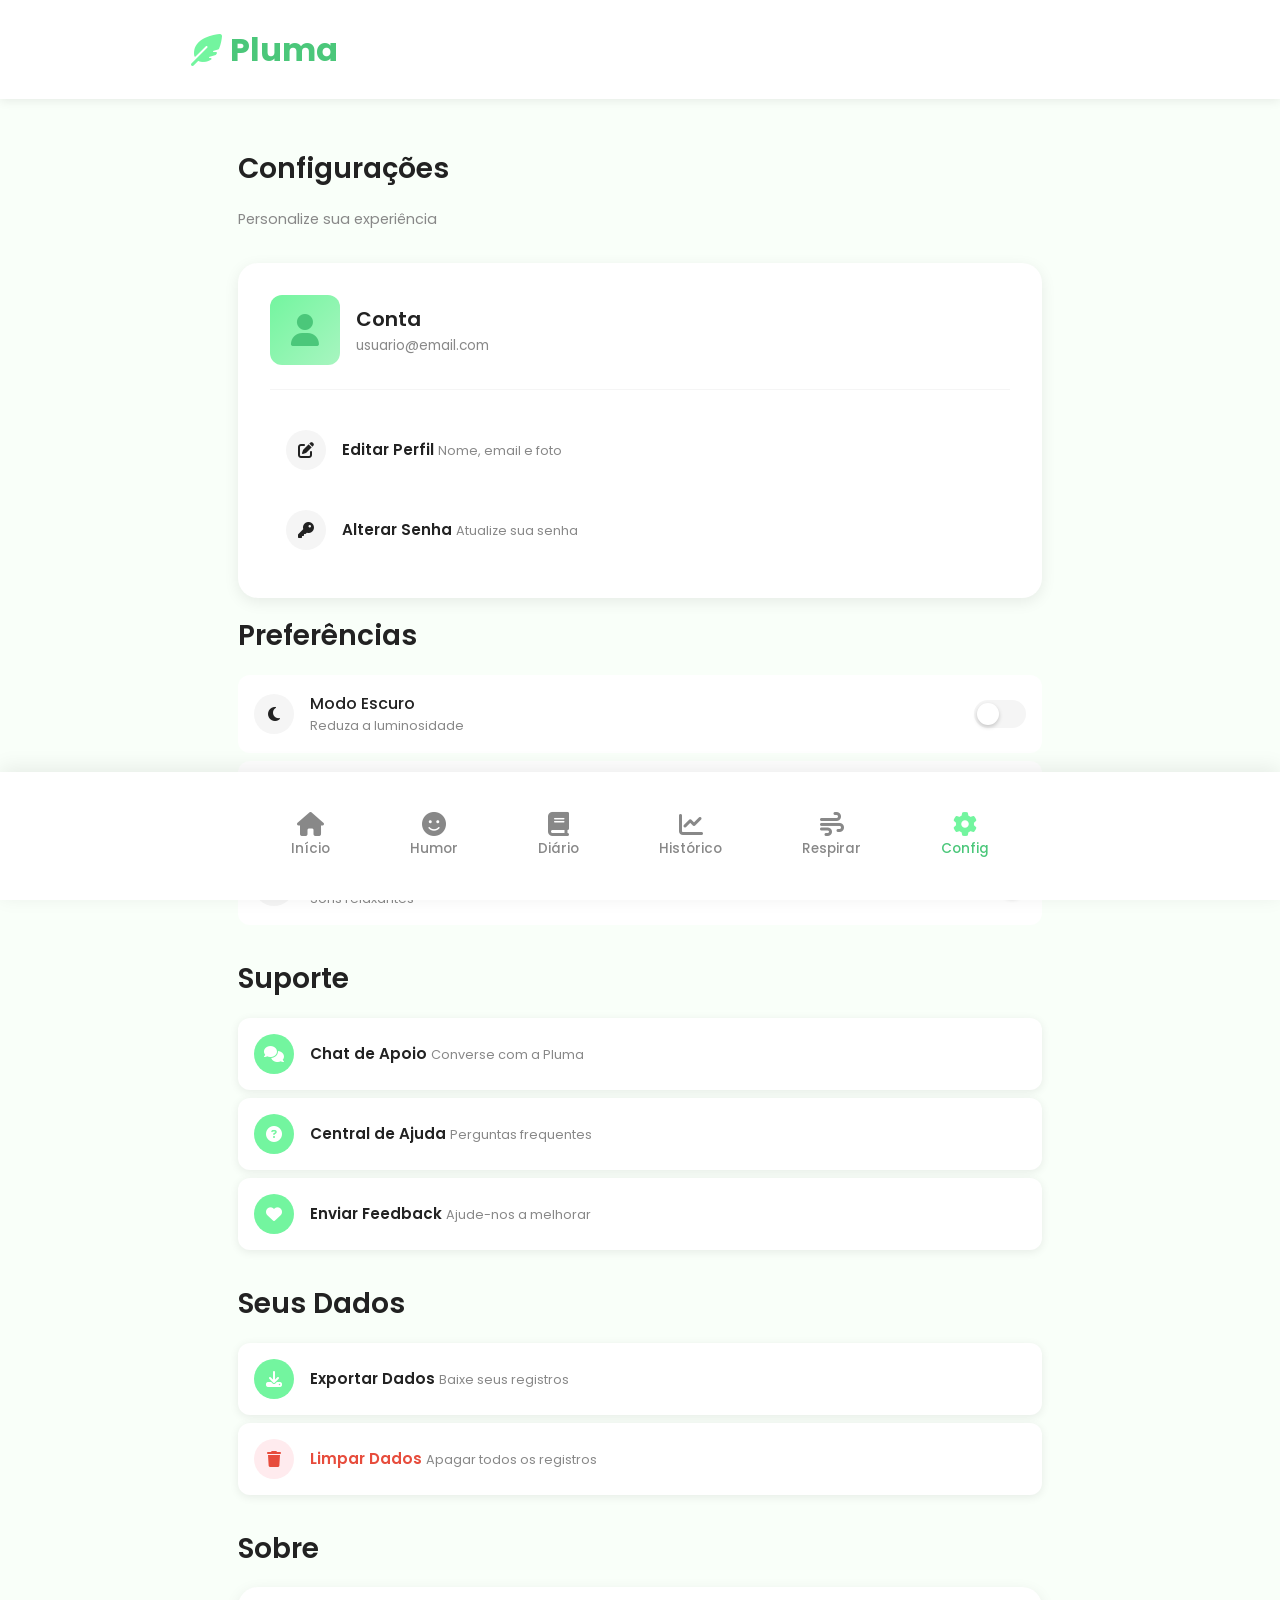
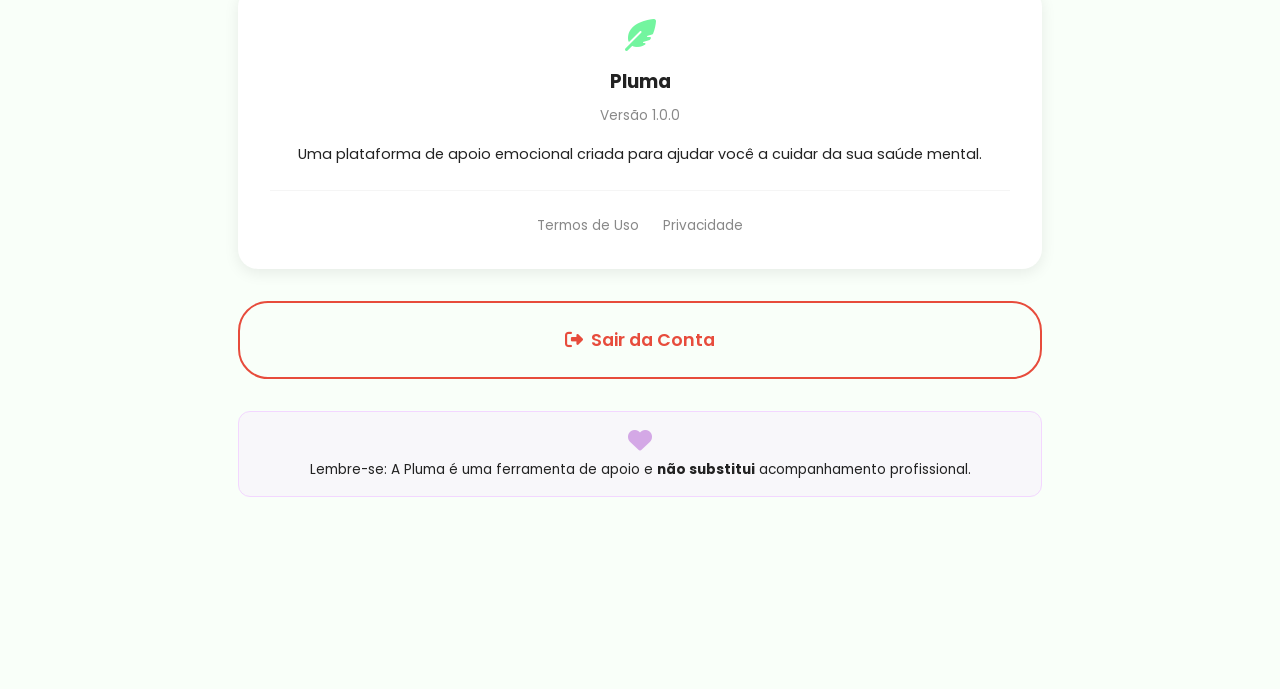
==== config.html @ 52d806d0 "feat: front-end inicial commitado" ====
<!DOCTYPE html>
<html lang="pt-BR">
<head>
    <meta charset="UTF-8">
    <meta name="viewport" content="width=device-width, initial-scale=1.0, maximum-scale=1.0, user-scalable=no">
    <meta name="description" content="Pluma - Configurações e preferências do aplicativo.">
    <meta name="theme-color" content="#73f59f">
    
    <title>Pluma - Configurações</title>
    
    <!-- Fonts -->
    <link rel="preconnect" href="https://fonts.googleapis.com">
    <link rel="preconnect" href="https://fonts.gstatic.com" crossorigin>
    <link href="https://fonts.googleapis.com/css2?family=Poppins:wght@300;400;500;600;700&family=Inter:wght@400;500;600&display=swap" rel="stylesheet">
    
    <!-- Font Awesome -->
    <link rel="stylesheet" href="https://cdnjs.cloudflare.com/ajax/libs/font-awesome/6.5.1/css/all.min.css">
    
    <!-- Styles -->
    <link rel="stylesheet" href="css/style.css">
    <link rel="stylesheet" href="css/responsive.css">
</head>
<body>
    <!-- Header -->
    <header class="header">
        <div class="header-content">
            <a href="index.html" class="logo">
                <i class="fas fa-feather-alt"></i>
                Pluma
            </a>
        </div>
    </header>

    <!-- Conteúdo Principal -->
    <main class="container">
        <!-- Header da Página -->
        <section class="section fade-in">
            <h1 class="section-title">Configurações</h1>
            <p class="section-subtitle">Personalize sua experiência</p>
        </section>

        <!-- Perfil -->
        <section class="card slide-up">
            <div class="card-header">
                <div class="card-icon verde">
                    <i class="fas fa-user"></i>
                </div>
                <div>
                    <h3 class="card-title">Conta</h3>
                    <p class="card-subtitle" id="userEmail">usuario@email.com</p>
                </div>
            </div>
            <div class="divider"></div>
            <div class="useful-links" style="box-shadow: none;">
                <a href="#" class="useful-link" style="box-shadow: none;" id="editProfile">
                    <i class="fas fa-edit" style="background: var(--cinza-claro); color: var(--texto-escuro);"></i>
                    <div class="useful-link-content">
                        <span class="useful-link-title">Editar Perfil</span>
                        <span class="useful-link-description">Nome, email e foto</span>
                    </div>
                </a>
                <a href="#" class="useful-link" style="box-shadow: none;" id="changePassword">
                    <i class="fas fa-key" style="background: var(--cinza-claro); color: var(--texto-escuro);"></i>
                    <div class="useful-link-content">
                        <span class="useful-link-title">Alterar Senha</span>
                        <span class="useful-link-description">Atualize sua senha</span>
                    </div>
                </a>
            </div>
        </section>

        <!-- Preferências -->
        <section class="section">
            <h2 class="section-title">Preferências</h2>
            
            <!-- Dark Mode -->
            <div class="toggle-wrapper">
                <div class="toggle-label">
                    <i class="fas fa-moon"></i>
                    <div>
                        <span style="font-weight: 500;">Modo Escuro</span>
                        <p style="font-size: 0.8rem; color: var(--cinza-medio);">Reduza a luminosidade</p>
                    </div>
                </div>
                <label class="toggle-switch">
                    <input type="checkbox" id="darkModeToggle">
                    <span class="toggle-slider"></span>
                </label>
            </div>

            <!-- Notificações -->
            <div class="toggle-wrapper">
                <div class="toggle-label">
                    <i class="fas fa-bell"></i>
                    <div>
                        <span style="font-weight: 500;">Notificações</span>
                        <p style="font-size: 0.8rem; color: var(--cinza-medio);">Lembretes diários</p>
                    </div>
                </div>
                <label class="toggle-switch">
                    <input type="checkbox" id="notificationsToggle" checked>
                    <span class="toggle-slider"></span>
                </label>
            </div>

            <!-- Sons -->
            <div class="toggle-wrapper">
                <div class="toggle-label">
                    <i class="fas fa-volume-up"></i>
                    <div>
                        <span style="font-weight: 500;">Sons</span>
                        <p style="font-size: 0.8rem; color: var(--cinza-medio);">Sons relaxantes</p>
                    </div>
                </div>
                <label class="toggle-switch">
                    <input type="checkbox" id="soundsToggle" checked>
                    <span class="toggle-slider"></span>
                </label>
            </div>
        </section>

        <!-- Suporte -->
        <section class="section">
            <h2 class="section-title">Suporte</h2>
            <div class="useful-links">
                <a href="chat.html" class="useful-link">
                    <i class="fas fa-comments"></i>
                    <div class="useful-link-content">
                        <span class="useful-link-title">Chat de Apoio</span>
                        <span class="useful-link-description">Converse com a Pluma</span>
                    </div>
                </a>
                <a href="#" class="useful-link" id="helpCenter">
                    <i class="fas fa-question-circle"></i>
                    <div class="useful-link-content">
                        <span class="useful-link-title">Central de Ajuda</span>
                        <span class="useful-link-description">Perguntas frequentes</span>
                    </div>
                </a>
                <a href="#" class="useful-link" id="feedback">
                    <i class="fas fa-heart"></i>
                    <div class="useful-link-content">
                        <span class="useful-link-title">Enviar Feedback</span>
                        <span class="useful-link-description">Ajude-nos a melhorar</span>
                    </div>
                </a>
            </div>
        </section>

        <!-- Dados -->
        <section class="section">
            <h2 class="section-title">Seus Dados</h2>
            <div class="useful-links">
                <a href="#" class="useful-link" id="exportData">
                    <i class="fas fa-download" style="background: var(--verde-claro);"></i>
                    <div class="useful-link-content">
                        <span class="useful-link-title">Exportar Dados</span>
                        <span class="useful-link-description">Baixe seus registros</span>
                    </div>
                </a>
                <a href="#" class="useful-link" id="clearData" style="border-left-color: #e74c3c;">
                    <i class="fas fa-trash" style="background: #ffebee; color: #e74c3c;"></i>
                    <div class="useful-link-content">
                        <span class="useful-link-title" style="color: #e74c3c;">Limpar Dados</span>
                        <span class="useful-link-description">Apagar todos os registros</span>
                    </div>
                </a>
            </div>
        </section>

        <!-- Sobre -->
        <section class="section">
            <h2 class="section-title">Sobre</h2>
            <div class="card" style="text-align: center;">
                <i class="fas fa-feather-alt" style="font-size: 2rem; color: var(--verde-claro); margin-bottom: var(--espacamento-md);"></i>
                <h3 style="margin-bottom: var(--espacamento-sm);">Pluma</h3>
                <p style="font-size: 0.85rem; color: var(--cinza-medio); margin-bottom: var(--espacamento-md);">
                    Versão 1.0.0
                </p>
                <p style="font-size: 0.9rem; color: var(--texto-escuro); line-height: 1.6;">
                    Uma plataforma de apoio emocional criada para ajudar você a cuidar da sua saúde mental.
                </p>
                <div class="divider"></div>
                <div style="display: flex; justify-content: center; gap: var(--espacamento-lg);">
                    <a href="#" style="color: var(--cinza-medio); text-decoration: none; font-size: 0.85rem;">Termos de Uso</a>
                    <a href="#" style="color: var(--cinza-medio); text-decoration: none; font-size: 0.85rem;">Privacidade</a>
                </div>
            </div>
        </section>

        <!-- Logout -->
        <section class="section">
            <button class="btn btn-outline btn-block" id="logoutBtn" style="border-color: #e74c3c; color: #e74c3c;">
                <i class="fas fa-sign-out-alt"></i>
                Sair da Conta
            </button>
        </section>

        <!-- Aviso -->
        <section class="disclaimer" style="margin-top: var(--espacamento-lg);">
            <i class="fas fa-heart"></i>
            <p class="disclaimer-text">
                Lembre-se: A Pluma é uma ferramenta de apoio e <strong>não substitui</strong> acompanhamento profissional.
            </p>
        </section>
    </main>

    <!-- Navbar Inferior -->
    <nav class="navbar" aria-label="Navegação principal">
        <div class="navbar-content">
            <a href="index.html" class="nav-item">
                <i class="fas fa-home"></i>
                <span>Início</span>
            </a>
            <a href="humor.html" class="nav-item">
                <i class="fas fa-smile"></i>
                <span>Humor</span>
            </a>
            <a href="diario.html" class="nav-item">
                <i class="fas fa-book"></i>
                <span>Diário</span>
            </a>
            <a href="historico.html" class="nav-item">
                <i class="fas fa-chart-line"></i>
                <span>Histórico</span>
            </a>
            <a href="respirar.html" class="nav-item">
                <i class="fas fa-wind"></i>
                <span>Respirar</span>
            </a>
            <a href="config.html" class="nav-item active" aria-current="page">
                <i class="fas fa-cog"></i>
                <span>Config</span>
            </a>
        </div>
    </nav>

    <!-- Scripts -->
    <script src="js/app.js"></script>
    <script>
        // Configurações da página
        document.addEventListener('DOMContentLoaded', function() {
            // Dark Mode Toggle
            const darkModeToggle = document.getElementById('darkModeToggle');
            darkModeToggle.checked = document.documentElement.getAttribute('data-theme') === 'dark';
            
            darkModeToggle.addEventListener('change', function() {
                const theme = this.checked ? 'dark' : 'light';
                document.documentElement.setAttribute('data-theme', theme);
                localStorage.setItem('pluma_theme', theme);
            });

            // Notificações Toggle
            const notificationsToggle = document.getElementById('notificationsToggle');
            notificationsToggle.checked = localStorage.getItem('pluma_notifications') !== 'false';
            
            notificationsToggle.addEventListener('change', function() {
                localStorage.setItem('pluma_notifications', this.checked);
            });

            // Sons Toggle
            const soundsToggle = document.getElementById('soundsToggle');
            soundsToggle.checked = localStorage.getItem('pluma_sounds') !== 'false';
            
            soundsToggle.addEventListener('change', function() {
                localStorage.setItem('pluma_sounds', this.checked);
            });

            // Carregar email do usuário
            const user = JSON.parse(localStorage.getItem('pluma_user') || '{}');
            if (user.email) {
                document.getElementById('userEmail').textContent = user.email;
            }

            // Exportar dados
            document.getElementById('exportData').addEventListener('click', function(e) {
                e.preventDefault();
                const data = {
                    moods: JSON.parse(localStorage.getItem('pluma_moods') || '[]'),
                    diary: JSON.parse(localStorage.getItem('pluma_diary') || '[]'),
                    breathing: JSON.parse(localStorage.getItem('pluma_breathing') || '{}')
                };
                
                const blob = new Blob([JSON.stringify(data, null, 2)], { type: 'application/json' });
                const url = URL.createObjectURL(blob);
                const a = document.createElement('a');
                a.href = url;
                a.download = 'pluma_dados_' + new Date().toISOString().split('T')[0] + '.json';
                a.click();
                URL.revokeObjectURL(url);
                
                alert('Dados exportados com sucesso!');
            });

            // Limpar dados
            document.getElementById('clearData').addEventListener('click', function(e) {
                e.preventDefault();
                if (confirm('Tem certeza que deseja apagar todos os seus dados? Esta ação não pode ser desfeita.')) {
                    localStorage.removeItem('pluma_moods');
                    localStorage.removeItem('pluma_diary');
                    localStorage.removeItem('pluma_breathing');
                    alert('Dados apagados com sucesso!');
                    location.reload();
                }
            });

            // Logout
            document.getElementById('logoutBtn').addEventListener('click', function() {
                if (confirm('Deseja realmente sair?')) {
                    localStorage.removeItem('pluma_user');
                    localStorage.removeItem('pluma_logged_in');
                    window.location.href = 'login.html';
                }
            });

            // Feedback
            document.getElementById('feedback').addEventListener('click', function(e) {
                e.preventDefault();
                alert('Obrigado pelo interesse! Em breve disponibilizaremos um formulário de feedback.');
            });

            // Central de Ajuda
            document.getElementById('helpCenter').addEventListener('click', function(e) {
                e.preventDefault();
                alert('Central de Ajuda em desenvolvimento. Por enquanto, use o Chat de Apoio!');
            });

            // Editar Perfil
            document.getElementById('editProfile').addEventListener('click', function(e) {
                e.preventDefault();
                const newName = prompt('Digite seu nome:', user.name || '');
                if (newName !== null) {
                    user.name = newName;
                    localStorage.setItem('pluma_user', JSON.stringify(user));
                    alert('Perfil atualizado!');
                }
            });

            // Alterar Senha
            document.getElementById('changePassword').addEventListener('click', function(e) {
                e.preventDefault();
                alert('Funcionalidade de alteração de senha em desenvolvimento.');
            });
        });
    </script>
</body>
</html>
---- css/style.css ----
/* ============================================
   PLUMA - Estilos Principais
   Plataforma de Apoio Emocional
   ============================================ */

/* Reset e Base */
* {
    margin: 0;
    padding: 0;
    box-sizing: border-box;
}

:root {
    /* Paleta de Cores */
    --verde-claro: #73f59f;
    --lilas-claro: #f3d7ff;
    --branco: #ffffff;
    --fundo-suave: #f9fff9;
    --texto-escuro: #222222;
    --verde-escuro: #4bc77a;
    --lilas-escuro: #d4a8e6;
    --cinza-claro: #f5f5f5;
    --cinza-medio: #888888;
    --sombra: rgba(0, 0, 0, 0.08);
    
    /* Tipografia */
    --font-principal: 'Poppins', -apple-system, BlinkMacSystemFont, 'Segoe UI', sans-serif;
    --font-secundaria: 'Inter', sans-serif;
    
    /* Espaçamentos */
    --espacamento-xs: 0.25rem;
    --espacamento-sm: 0.5rem;
    --espacamento-md: 1rem;
    --espacamento-lg: 1.5rem;
    --espacamento-xl: 2rem;
    --espacamento-xxl: 3rem;
    
    /* Bordas */
    --borda-radius-sm: 8px;
    --borda-radius-md: 12px;
    --borda-radius-lg: 20px;
    --borda-radius-xl: 30px;
    
    /* Transições */
    --transicao-rapida: 0.2s ease;
    --transicao-media: 0.3s ease;
    --transicao-lenta: 0.5s ease;
}

/* Dark Mode */
[data-theme="dark"] {
    --verde-claro: #4bc77a;
    --lilas-claro: #9b59b6;
    --branco: #1a1a2e;
    --fundo-suave: #16213e;
    --texto-escuro: #f0f0f0;
    --cinza-claro: #2a2a4a;
    --sombra: rgba(0, 0, 0, 0.3);
}

html {
    font-size: 16px;
    scroll-behavior: smooth;
}

body {
    font-family: var(--font-principal);
    background-color: var(--fundo-suave);
    color: var(--texto-escuro);
    line-height: 1.6;
    min-height: 100vh;
    padding-bottom: 80px;
    transition: background-color var(--transicao-media), color var(--transicao-media);
}

/* Loader / Splash Screen */
.splash-screen {
    position: fixed;
    top: 0;
    left: 0;
    width: 100%;
    height: 100%;
    background: linear-gradient(135deg, var(--verde-claro), var(--lilas-claro));
    display: flex;
    flex-direction: column;
    justify-content: center;
    align-items: center;
    z-index: 9999;
    transition: opacity var(--transicao-lenta), visibility var(--transicao-lenta);
}

.splash-screen.hidden {
    opacity: 0;
    visibility: hidden;
}

.splash-screen .logo {
    font-size: 3rem;
    font-weight: 700;
    color: var(--branco);
    margin-bottom: var(--espacamento-md);
    animation: pulse 2s infinite;
}

.splash-screen .loader {
    width: 50px;
    height: 50px;
    border: 4px solid rgba(255, 255, 255, 0.3);
    border-top-color: var(--branco);
    border-radius: 50%;
    animation: spin 1s linear infinite;
}

@keyframes spin {
    to { transform: rotate(360deg); }
}

@keyframes pulse {
    0%, 100% { transform: scale(1); }
    50% { transform: scale(1.05); }
}

/* Container Principal */
.container {
    max-width: 500px;
    margin: 0 auto;
    padding: var(--espacamento-md);
}

/* Header */
.header {
    background: var(--branco);
    padding: var(--espacamento-md) var(--espacamento-lg);
    box-shadow: 0 2px 10px var(--sombra);
    position: sticky;
    top: 0;
    z-index: 100;
}

.header-content {
    max-width: 500px;
    margin: 0 auto;
    display: flex;
    justify-content: space-between;
    align-items: center;
}

.header .logo {
    font-size: 1.5rem;
    font-weight: 700;
    color: var(--verde-escuro);
    text-decoration: none;
    display: flex;
    align-items: center;
    gap: var(--espacamento-sm);
}

.header .logo i {
    color: var(--verde-claro);
}

/* Cards */
.card {
    background: var(--branco);
    border-radius: var(--borda-radius-lg);
    padding: var(--espacamento-lg);
    margin-bottom: var(--espacamento-md);
    box-shadow: 0 4px 15px var(--sombra);
    transition: transform var(--transicao-rapida), box-shadow var(--transicao-rapida);
}

.card:hover {
    transform: translateY(-3px);
    box-shadow: 0 8px 25px var(--sombra);
}

.card-header {
    display: flex;
    align-items: center;
    gap: var(--espacamento-md);
    margin-bottom: var(--espacamento-md);
}

.card-icon {
    width: 50px;
    height: 50px;
    border-radius: var(--borda-radius-md);
    display: flex;
    align-items: center;
    justify-content: center;
    font-size: 1.5rem;
}

.card-icon.verde {
    background: linear-gradient(135deg, var(--verde-claro), #a8f5c0);
    color: var(--verde-escuro);
}

.card-icon.lilas {
    background: linear-gradient(135deg, var(--lilas-claro), #e6c7f5);
    color: var(--lilas-escuro);
}

.card-title {
    font-size: 1.1rem;
    font-weight: 600;
    color: var(--texto-escuro);
}

.card-subtitle {
    font-size: 0.85rem;
    color: var(--cinza-medio);
}

/* Botões */
.btn {
    display: inline-flex;
    align-items: center;
    justify-content: center;
    gap: var(--espacamento-sm);
    padding: var(--espacamento-md) var(--espacamento-xl);
    border: none;
    border-radius: var(--borda-radius-xl);
    font-family: var(--font-principal);
    font-size: 1rem;
    font-weight: 600;
    cursor: pointer;
    transition: all var(--transicao-rapida);
    text-decoration: none;
}

.btn-primary {
    background: linear-gradient(135deg, var(--verde-claro), var(--verde-escuro));
    color: var(--branco);
}

.btn-primary:hover {
    transform: translateY(-2px);
    box-shadow: 0 5px 20px rgba(115, 245, 159, 0.4);
}

.btn-secondary {
    background: linear-gradient(135deg, var(--lilas-claro), var(--lilas-escuro));
    color: var(--branco);
}

.btn-secondary:hover {
    transform: translateY(-2px);
    box-shadow: 0 5px 20px rgba(243, 215, 255, 0.4);
}

.btn-outline {
    background: transparent;
    border: 2px solid var(--verde-claro);
    color: var(--verde-escuro);
}

.btn-outline:hover {
    background: var(--verde-claro);
    color: var(--branco);
}

.btn-block {
    width: 100%;
}

.btn-sm {
    padding: var(--espacamento-sm) var(--espacamento-md);
    font-size: 0.875rem;
}

/* Inputs */
.form-group {
    margin-bottom: var(--espacamento-md);
}

.form-label {
    display: block;
    margin-bottom: var(--espacamento-sm);
    font-weight: 500;
    color: var(--texto-escuro);
}

.form-input {
    width: 100%;
    padding: var(--espacamento-md);
    border: 2px solid var(--cinza-claro);
    border-radius: var(--borda-radius-md);
    font-family: var(--font-principal);
    font-size: 1rem;
    transition: border-color var(--transicao-rapida), box-shadow var(--transicao-rapida);
    background: var(--branco);
    color: var(--texto-escuro);
}

.form-input:focus {
    outline: none;
    border-color: var(--verde-claro);
    box-shadow: 0 0 0 4px rgba(115, 245, 159, 0.2);
}

.form-input::placeholder {
    color: var(--cinza-medio);
}

.input-icon-wrapper {
    position: relative;
}

.input-icon-wrapper .form-input {
    padding-left: 45px;
}

.input-icon-wrapper i {
    position: absolute;
    left: 15px;
    top: 50%;
    transform: translateY(-50%);
    color: var(--cinza-medio);
}

/* Textarea */
.form-textarea {
    width: 100%;
    min-height: 120px;
    padding: var(--espacamento-md);
    border: 2px solid var(--cinza-claro);
    border-radius: var(--borda-radius-md);
    font-family: var(--font-principal);
    font-size: 1rem;
    resize: vertical;
    transition: border-color var(--transicao-rapida);
    background: var(--branco);
    color: var(--texto-escuro);
}

.form-textarea:focus {
    outline: none;
    border-color: var(--verde-claro);
    box-shadow: 0 0 0 4px rgba(115, 245, 159, 0.2);
}

/* Navbar Inferior */
.navbar {
    position: fixed;
    bottom: 0;
    left: 0;
    right: 0;
    background: var(--branco);
    padding: var(--espacamento-sm) 0;
    box-shadow: 0 -4px 20px var(--sombra);
    z-index: 1000;
}

.navbar-content {
    max-width: 500px;
    margin: 0 auto;
    display: flex;
    justify-content: space-around;
    align-items: center;
    padding: 0 var(--espacamento-sm);
}

.nav-item {
    display: flex;
    flex-direction: column;
    align-items: center;
    text-decoration: none;
    color: var(--cinza-medio);
    padding: var(--espacamento-sm);
    border-radius: var(--borda-radius-md);
    transition: all var(--transicao-rapida);
    min-width: 50px;
}

.nav-item i {
    font-size: 1.25rem;
    margin-bottom: 2px;
}

.nav-item span {
    font-size: 0.65rem;
    font-weight: 500;
}

.nav-item:hover {
    color: var(--verde-escuro);
    background: rgba(115, 245, 159, 0.1);
}

.nav-item.active {
    color: var(--verde-escuro);
}

.nav-item.active i {
    color: var(--verde-claro);
}

/* Seções */
.section {
    margin-bottom: var(--espacamento-xl);
}

.section-title {
    font-size: 1.25rem;
    font-weight: 600;
    margin-bottom: var(--espacamento-md);
    color: var(--texto-escuro);
}

.section-subtitle {
    font-size: 0.9rem;
    color: var(--cinza-medio);
    margin-bottom: var(--espacamento-lg);
}

/* Grid de Cards */
.cards-grid {
    display: grid;
    grid-template-columns: repeat(2, 1fr);
    gap: var(--espacamento-md);
}

/* Badge */
.badge {
    display: inline-block;
    padding: var(--espacamento-xs) var(--espacamento-sm);
    border-radius: var(--borda-radius-sm);
    font-size: 0.75rem;
    font-weight: 600;
}

.badge-verde {
    background: rgba(115, 245, 159, 0.2);
    color: var(--verde-escuro);
}

.badge-lilas {
    background: rgba(243, 215, 255, 0.4);
    color: var(--lilas-escuro);
}

/* Alertas */
.alert {
    padding: var(--espacamento-md);
    border-radius: var(--borda-radius-md);
    margin-bottom: var(--espacamento-md);
    display: flex;
    align-items: flex-start;
    gap: var(--espacamento-md);
}

.alert-info {
    background: rgba(115, 245, 159, 0.15);
    border-left: 4px solid var(--verde-claro);
}

.alert-warning {
    background: rgba(243, 215, 255, 0.3);
    border-left: 4px solid var(--lilas-claro);
}

.alert i {
    font-size: 1.25rem;
    color: var(--verde-escuro);
}

.alert-content {
    flex: 1;
}

.alert-title {
    font-weight: 600;
    margin-bottom: var(--espacamento-xs);
}

.alert-text {
    font-size: 0.9rem;
    color: var(--cinza-medio);
}

/* Mensagem Motivacional */
.motivational-box {
    background: linear-gradient(135deg, var(--verde-claro), var(--lilas-claro));
    border-radius: var(--borda-radius-lg);
    padding: var(--espacamento-xl);
    text-align: center;
    margin-bottom: var(--espacamento-lg);
    position: relative;
    overflow: hidden;
}

.motivational-box::before {
    content: '"';
    position: absolute;
    top: -20px;
    left: 20px;
    font-size: 8rem;
    opacity: 0.1;
    font-family: Georgia, serif;
}

.motivational-text {
    font-size: 1.1rem;
    font-weight: 500;
    color: var(--texto-escuro);
    line-height: 1.6;
    position: relative;
    z-index: 1;
}

.motivational-author {
    font-size: 0.85rem;
    color: var(--texto-escuro);
    opacity: 0.7;
    margin-top: var(--espacamento-sm);
}

/* Links Úteis */
.useful-links {
    display: flex;
    flex-direction: column;
    gap: var(--espacamento-sm);
}

.useful-link {
    display: flex;
    align-items: center;
    gap: var(--espacamento-md);
    padding: var(--espacamento-md);
    background: var(--branco);
    border-radius: var(--borda-radius-md);
    text-decoration: none;
    color: var(--texto-escuro);
    transition: all var(--transicao-rapida);
    box-shadow: 0 2px 10px var(--sombra);
}

.useful-link:hover {
    transform: translateX(5px);
    box-shadow: 0 4px 15px var(--sombra);
}

.useful-link i {
    width: 40px;
    height: 40px;
    border-radius: 50%;
    display: flex;
    align-items: center;
    justify-content: center;
    background: var(--verde-claro);
    color: var(--branco);
}

.useful-link-content {
    flex: 1;
}

.useful-link-title {
    font-weight: 600;
    font-size: 0.95rem;
}

.useful-link-description {
    font-size: 0.8rem;
    color: var(--cinza-medio);
}

/* Disclaimer */
.disclaimer {
    background: rgba(243, 215, 255, 0.2);
    border: 1px solid var(--lilas-claro);
    border-radius: var(--borda-radius-md);
    padding: var(--espacamento-md);
    margin: var(--espacamento-lg) 0;
    text-align: center;
}

.disclaimer i {
    color: var(--lilas-escuro);
    font-size: 1.5rem;
    margin-bottom: var(--espacamento-sm);
}

.disclaimer-text {
    font-size: 0.85rem;
    color: var(--texto-escuro);
    line-height: 1.5;
}

/* Animações */
@keyframes fadeIn {
    from {
        opacity: 0;
        transform: translateY(20px);
    }
    to {
        opacity: 1;
        transform: translateY(0);
    }
}

@keyframes slideUp {
    from {
        opacity: 0;
        transform: translateY(30px);
    }
    to {
        opacity: 1;
        transform: translateY(0);
    }
}

.fade-in {
    animation: fadeIn var(--transicao-media) ease-out;
}

.slide-up {
    animation: slideUp var(--transicao-lenta) ease-out;
}

/* Empty State */
.empty-state {
    text-align: center;
    padding: var(--espacamento-xxl);
}

.empty-state i {
    font-size: 4rem;
    color: var(--cinza-claro);
    margin-bottom: var(--espacamento-md);
}

.empty-state-title {
    font-size: 1.1rem;
    font-weight: 600;
    color: var(--texto-escuro);
    margin-bottom: var(--espacamento-sm);
}

.empty-state-text {
    font-size: 0.9rem;
    color: var(--cinza-medio);
}

/* Divider */
.divider {
    height: 1px;
    background: var(--cinza-claro);
    margin: var(--espacamento-lg) 0;
}

/* Toggle Switch */
.toggle-wrapper {
    display: flex;
    align-items: center;
    justify-content: space-between;
    padding: var(--espacamento-md);
    background: var(--branco);
    border-radius: var(--borda-radius-md);
    margin-bottom: var(--espacamento-sm);
}

.toggle-label {
    display: flex;
    align-items: center;
    gap: var(--espacamento-md);
}

.toggle-label i {
    width: 40px;
    height: 40px;
    border-radius: 50%;
    display: flex;
    align-items: center;
    justify-content: center;
    background: var(--cinza-claro);
    color: var(--texto-escuro);
}

.toggle-switch {
    position: relative;
    width: 52px;
    height: 28px;
}

.toggle-switch input {
    opacity: 0;
    width: 0;
    height: 0;
}

.toggle-slider {
    position: absolute;
    cursor: pointer;
    top: 0;
    left: 0;
    right: 0;
    bottom: 0;
    background: var(--cinza-claro);
    border-radius: 28px;
    transition: var(--transicao-rapida);
}

.toggle-slider::before {
    content: '';
    position: absolute;
    width: 22px;
    height: 22px;
    left: 3px;
    bottom: 3px;
    background: var(--branco);
    border-radius: 50%;
    transition: var(--transicao-rapida);
    box-shadow: 0 2px 4px rgba(0, 0, 0, 0.2);
}

.toggle-switch input:checked + .toggle-slider {
    background: var(--verde-claro);
}

.toggle-switch input:checked + .toggle-slider::before {
    transform: translateX(24px);
}

/* Utilitários */
.text-center { text-align: center; }
.text-left { text-align: left; }
.text-right { text-align: right; }

.mb-sm { margin-bottom: var(--espacamento-sm); }
.mb-md { margin-bottom: var(--espacamento-md); }
.mb-lg { margin-bottom: var(--espacamento-lg); }
.mb-xl { margin-bottom: var(--espacamento-xl); }

.mt-sm { margin-top: var(--espacamento-sm); }
.mt-md { margin-top: var(--espacamento-md); }
.mt-lg { margin-top: var(--espacamento-lg); }
.mt-xl { margin-top: var(--espacamento-xl); }

.flex { display: flex; }
.flex-center { display: flex; align-items: center; justify-content: center; }
.flex-between { display: flex; align-items: center; justify-content: space-between; }
.flex-column { flex-direction: column; }
.gap-sm { gap: var(--espacamento-sm); }
.gap-md { gap: var(--espacamento-md); }

.w-full { width: 100%; }
.h-full { height: 100%; }

.hidden { display: none !important; }
.visible { display: block !important; }
---- css/responsive.css ----
/* ============================================
   PLUMA - Estilos Responsivos
   Media Queries para todas as telas
   ============================================ */

/* Mobile Small (até 320px) */
@media screen and (max-width: 320px) {
    html {
        font-size: 14px;
    }
    
    .container {
        padding: var(--espacamento-sm);
    }
    
    .navbar-content {
        padding: 0;
    }
    
    .nav-item {
        min-width: 40px;
        padding: var(--espacamento-xs);
    }
    
    .nav-item span {
        font-size: 0.55rem;
    }
    
    .cards-grid {
        grid-template-columns: 1fr;
    }
    
    .motivational-box {
        padding: var(--espacamento-md);
    }
    
    .motivational-text {
        font-size: 0.95rem;
    }
}

/* Mobile Medium (321px - 480px) */
@media screen and (min-width: 321px) and (max-width: 480px) {
    .container {
        padding: var(--espacamento-md);
    }
    
    .header {
        padding: var(--espacamento-sm) var(--espacamento-md);
    }
    
    .nav-item span {
        font-size: 0.6rem;
    }
}

/* Tablet (481px - 768px) */
@media screen and (min-width: 481px) and (max-width: 768px) {
    .container {
        max-width: 600px;
        padding: var(--espacamento-lg);
    }
    
    .cards-grid {
        grid-template-columns: repeat(2, 1fr);
        gap: var(--espacamento-lg);
    }
    
    .navbar {
        padding: var(--espacamento-md) 0;
    }
    
    .navbar-content {
        max-width: 600px;
    }
    
    .nav-item {
        padding: var(--espacamento-md);
    }
    
    .nav-item i {
        font-size: 1.5rem;
    }
    
    .nav-item span {
        font-size: 0.75rem;
    }
    
    .motivational-box {
        padding: var(--espacamento-xxl);
    }
    
    .motivational-text {
        font-size: 1.25rem;
    }
    
    .card {
        padding: var(--espacamento-xl);
    }
    
    .section-title {
        font-size: 1.5rem;
    }
}

/* Desktop Small (769px - 1024px) */
@media screen and (min-width: 769px) and (max-width: 1024px) {
    body {
        padding-bottom: 100px;
    }
    
    .container {
        max-width: 700px;
        padding: var(--espacamento-xl);
    }
    
    .header {
        padding: var(--espacamento-lg) var(--espacamento-xl);
    }
    
    .header-content {
        max-width: 700px;
    }
    
    .header .logo {
        font-size: 1.75rem;
    }
    
    .navbar-content {
        max-width: 700px;
    }
    
    .cards-grid {
        grid-template-columns: repeat(3, 1fr);
    }
    
    .card {
        padding: var(--espacamento-xl);
    }
    
    .card-icon {
        width: 60px;
        height: 60px;
        font-size: 1.75rem;
    }
}

/* Desktop Medium (1025px - 1200px) */
@media screen and (min-width: 1025px) and (max-width: 1200px) {
    body {
        padding-bottom: 100px;
    }
    
    .container {
        max-width: 800px;
        padding: var(--espacamento-xl);
    }
    
    .header-content {
        max-width: 800px;
    }
    
    .navbar-content {
        max-width: 800px;
    }
    
    .cards-grid {
        grid-template-columns: repeat(3, 1fr);
        gap: var(--espacamento-lg);
    }
}

/* Desktop Large (acima de 1200px) */
@media screen and (min-width: 1201px) {
    body {
        padding-bottom: 120px;
    }
    
    .container {
        max-width: 900px;
        padding: var(--espacamento-xxl);
    }
    
    .header {
        padding: var(--espacamento-lg) var(--espacamento-xxl);
    }
    
    .header-content {
        max-width: 900px;
    }
    
    .header .logo {
        font-size: 2rem;
    }
    
    .navbar {
        padding: var(--espacamento-lg) 0;
    }
    
    .navbar-content {
        max-width: 900px;
        justify-content: center;
        gap: var(--espacamento-xl);
    }
    
    .nav-item {
        padding: var(--espacamento-md) var(--espacamento-lg);
    }
    
    .nav-item i {
        font-size: 1.5rem;
    }
    
    .nav-item span {
        font-size: 0.85rem;
    }
    
    .cards-grid {
        grid-template-columns: repeat(3, 1fr);
        gap: var(--espacamento-xl);
    }
    
    .card {
        padding: var(--espacamento-xl);
    }
    
    .card-icon {
        width: 70px;
        height: 70px;
        font-size: 2rem;
    }
    
    .card-title {
        font-size: 1.25rem;
    }
    
    .section-title {
        font-size: 1.75rem;
    }
    
    .motivational-box {
        padding: var(--espacamento-xxl) 4rem;
    }
    
    .motivational-text {
        font-size: 1.5rem;
    }
    
    .btn {
        padding: var(--espacamento-lg) var(--espacamento-xxl);
        font-size: 1.1rem;
    }
}

/* Landscape Orientation para Mobile */
@media screen and (max-height: 500px) and (orientation: landscape) {
    .splash-screen .logo {
        font-size: 2rem;
    }
    
    .splash-screen .loader {
        width: 30px;
        height: 30px;
    }
    
    body {
        padding-bottom: 60px;
    }
    
    .navbar {
        padding: var(--espacamento-xs) 0;
    }
    
    .nav-item {
        flex-direction: row;
        gap: var(--espacamento-sm);
    }
    
    .nav-item i {
        font-size: 1rem;
        margin-bottom: 0;
    }
    
    .nav-item span {
        font-size: 0.7rem;
    }
}

/* Print Styles */
@media print {
    .navbar,
    .header,
    .splash-screen {
        display: none !important;
    }
    
    body {
        padding: 0;
        background: white;
    }
    
    .container {
        max-width: 100%;
        padding: 20px;
    }
    
    .card {
        box-shadow: none;
        border: 1px solid #ddd;
        break-inside: avoid;
    }
    
    .btn {
        display: none;
    }
    
    a {
        color: inherit;
        text-decoration: none;
    }
    
    a::after {
        content: " (" attr(href) ")";
        font-size: 0.8em;
        color: #666;
    }
}

/* Preferência de Movimento Reduzido */
@media (prefers-reduced-motion: reduce) {
    *,
    *::before,
    *::after {
        animation-duration: 0.01ms !important;
        animation-iteration-count: 1 !important;
        transition-duration: 0.01ms !important;
        scroll-behavior: auto !important;
    }
    
    .splash-screen .loader {
        animation: none;
        border-top-color: var(--verde-claro);
    }
}

/* High Contrast Mode */
@media (prefers-contrast: high) {
    :root {
        --verde-claro: #00aa44;
        --lilas-claro: #9933cc;
        --sombra: rgba(0, 0, 0, 0.2);
    }
    
    .card {
        border: 2px solid var(--texto-escuro);
    }
    
    .btn {
        border: 2px solid currentColor;
    }
    
    .form-input,
    .form-textarea {
        border-width: 3px;
    }
}

/* Touch Device Adjustments */
@media (hover: none) and (pointer: coarse) {
    .nav-item:hover {
        background: transparent;
    }
    
    .card:hover {
        transform: none;
    }
    
    .btn:hover {
        transform: none;
    }
    
    .useful-link:hover {
        transform: none;
    }
    
    /* Larger touch targets */
    .btn {
        min-height: 48px;
    }
    
    .nav-item {
        min-height: 48px;
        min-width: 48px;
    }
    
    .form-input,
    .form-textarea {
        min-height: 48px;
        font-size: 16px; /* Prevents zoom on iOS */
    }
}

/* Dark Mode Media Query */
@media (prefers-color-scheme: dark) {
    :root:not([data-theme="light"]) {
        --verde-claro: #4bc77a;
        --lilas-claro: #9b59b6;
        --branco: #1a1a2e;
        --fundo-suave: #16213e;
        --texto-escuro: #f0f0f0;
        --cinza-claro: #2a2a4a;
        --cinza-medio: #aaaaaa;
        --sombra: rgba(0, 0, 0, 0.3);
    }
}
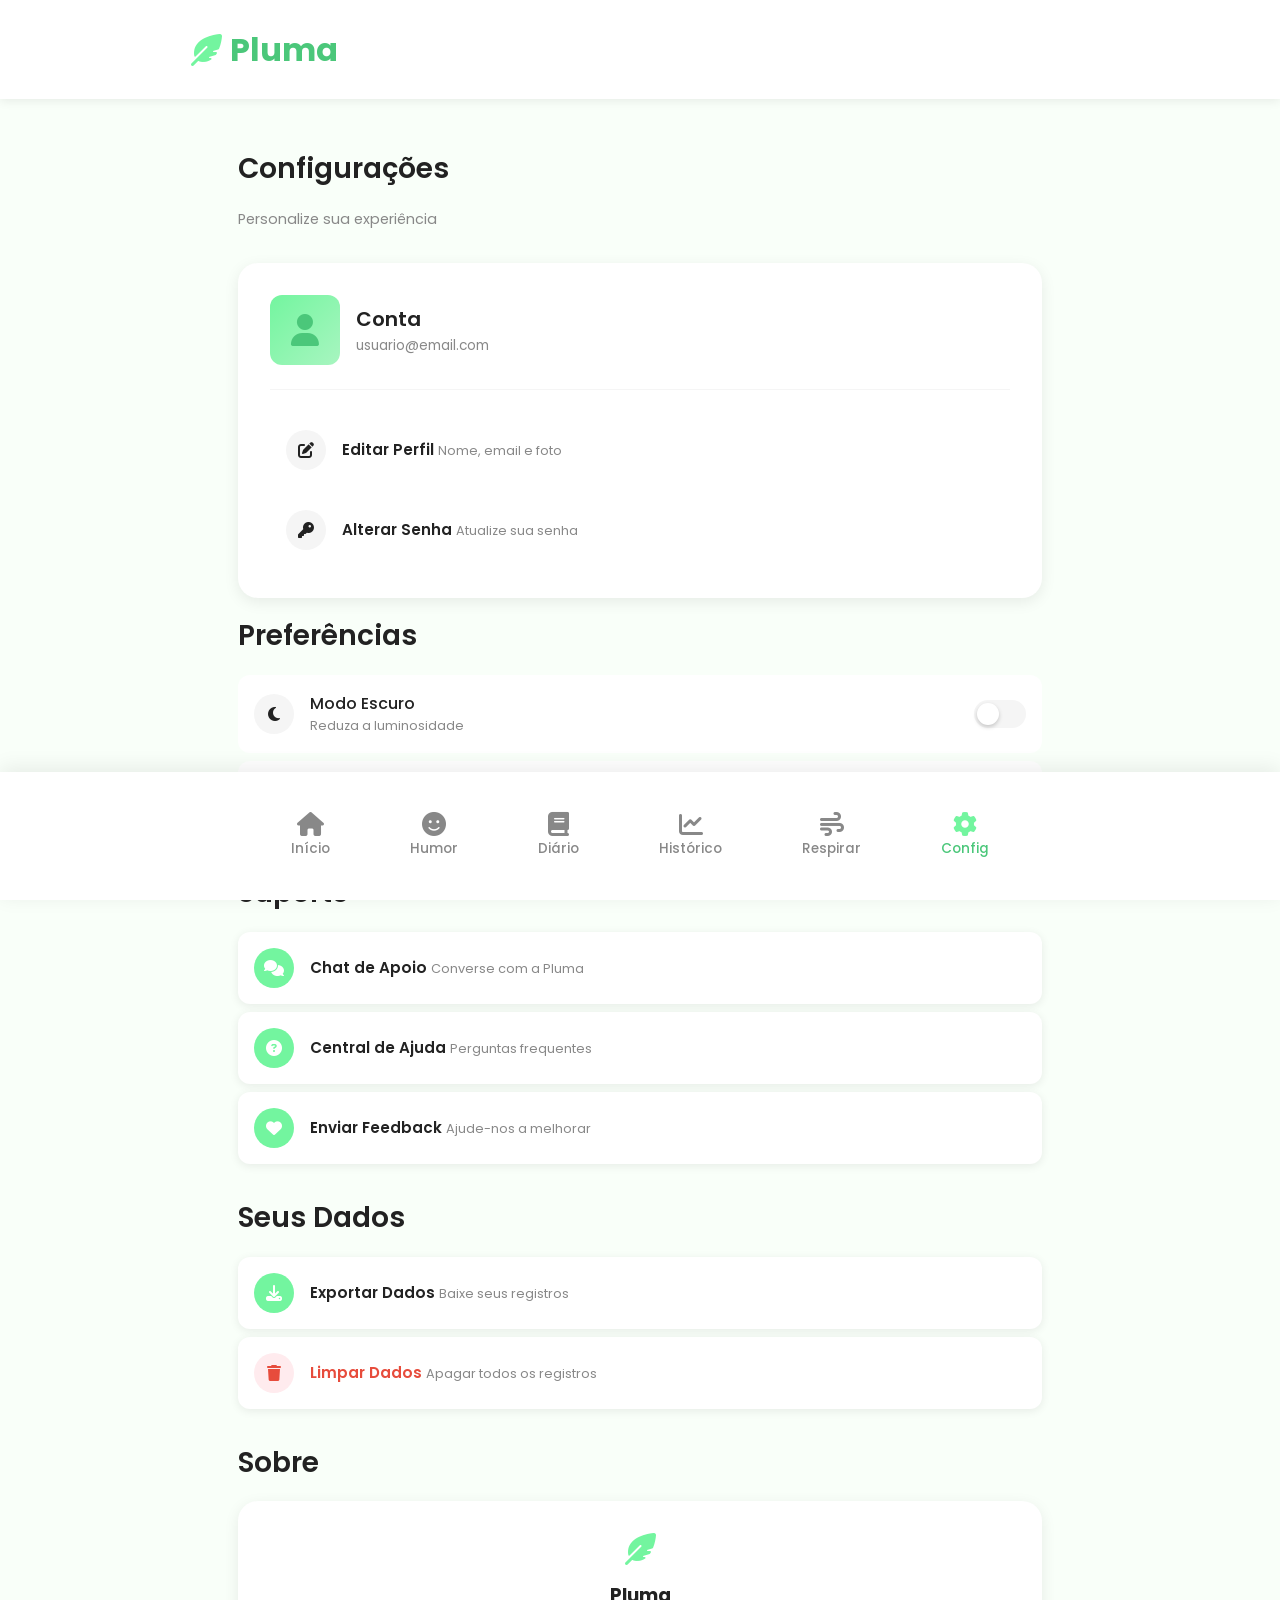
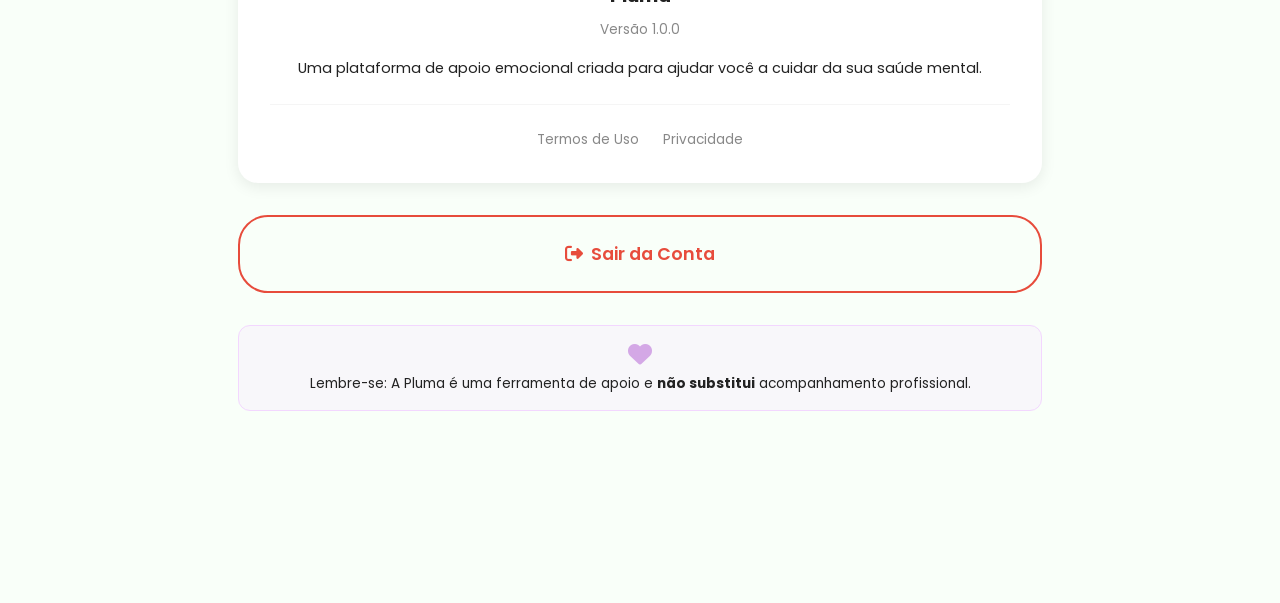
==== commit e35bb1f1: "feat: corrigit sons" ====
--- a/config.html
+++ b/config.html
@@ -102,21 +102,6 @@
                     <span class="toggle-slider"></span>
                 </label>
             </div>
-
-            <!-- Sons -->
-            <div class="toggle-wrapper">
-                <div class="toggle-label">
-                    <i class="fas fa-volume-up"></i>
-                    <div>
-                        <span style="font-weight: 500;">Sons</span>
-                        <p style="font-size: 0.8rem; color: var(--cinza-medio);">Sons relaxantes</p>
-                    </div>
-                </div>
-                <label class="toggle-switch">
-                    <input type="checkbox" id="soundsToggle" checked>
-                    <span class="toggle-slider"></span>
-                </label>
-            </div>
         </section>
 
         <!-- Suporte -->
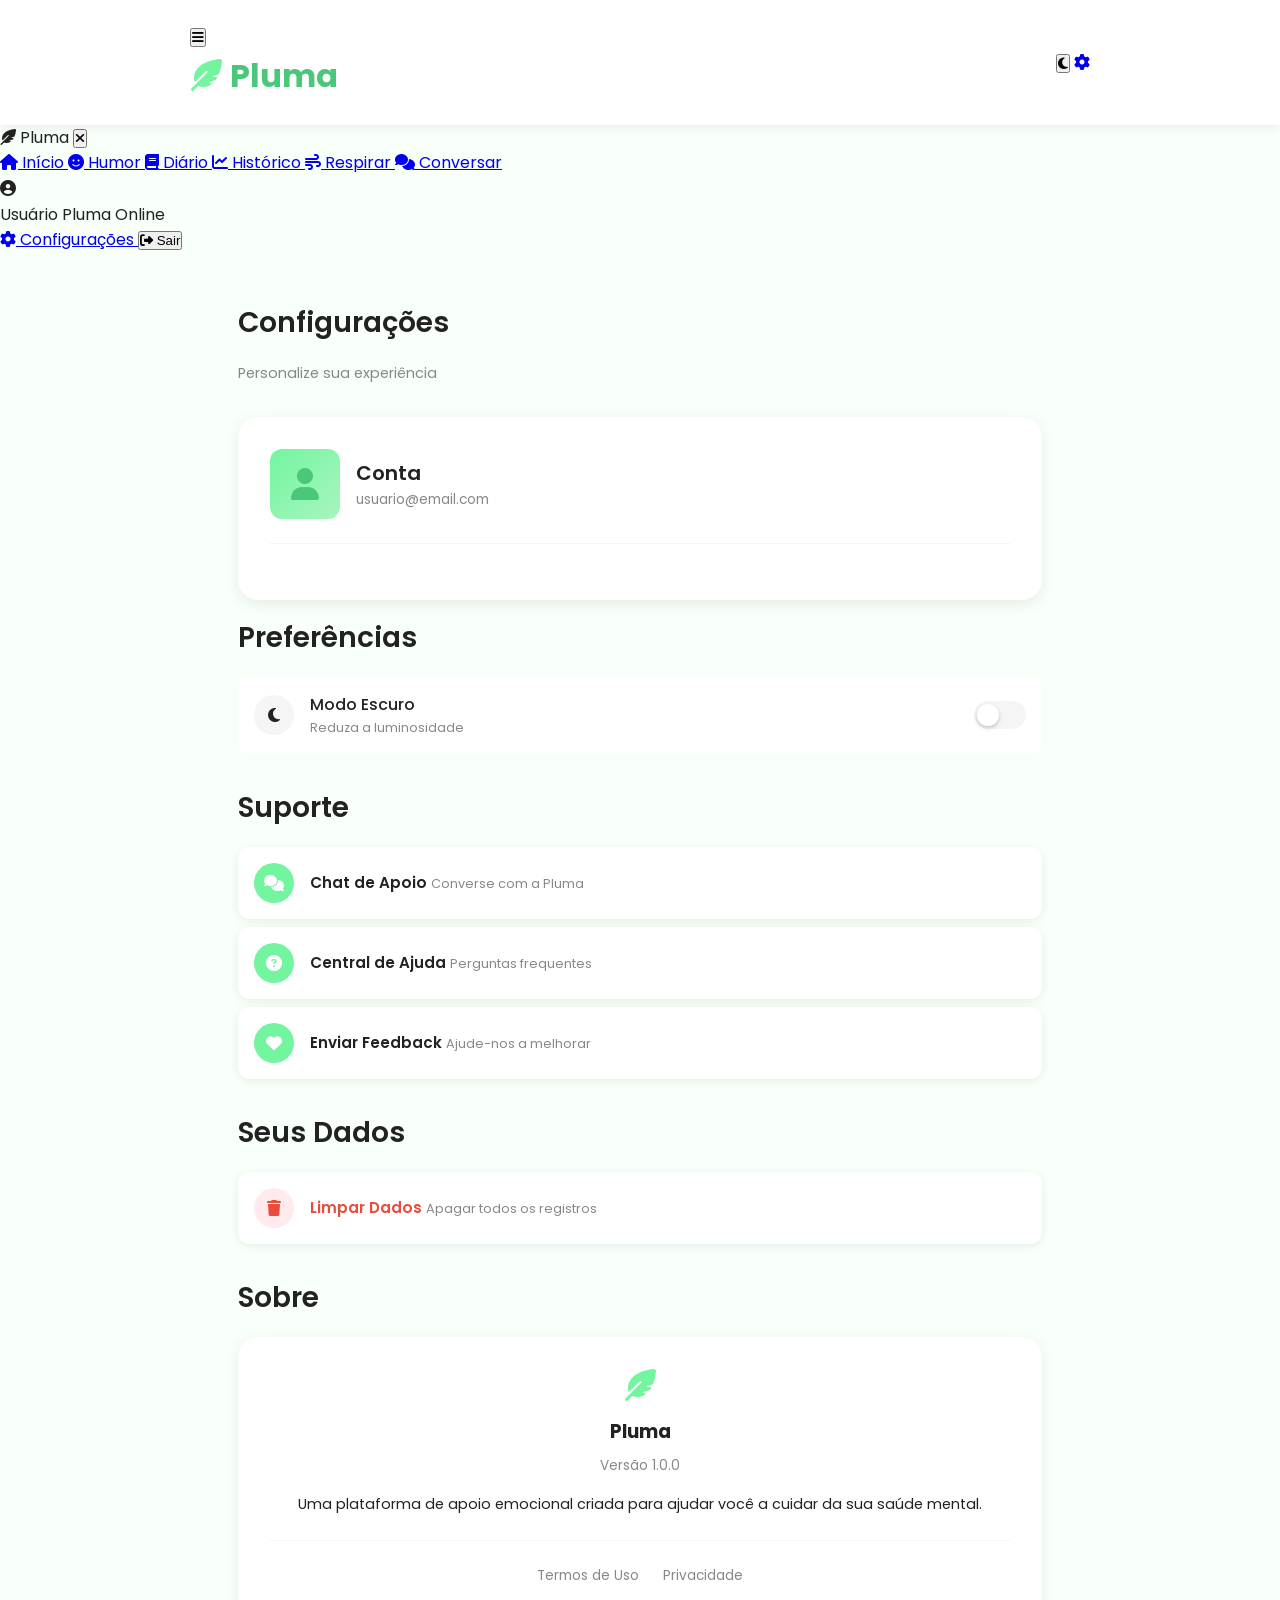
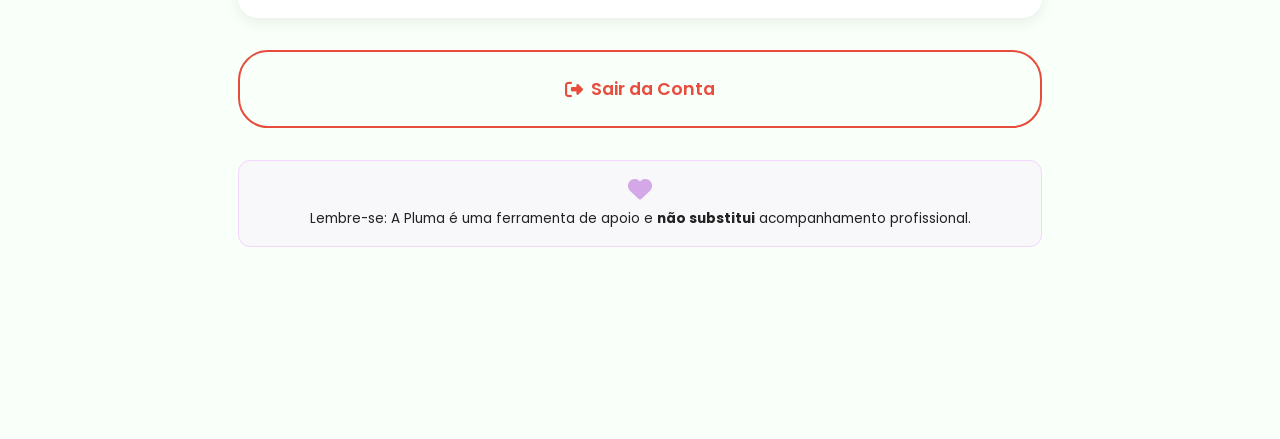
==== commit 0152591b: "feat: retirando funcionalides inuteis" ====
--- a/config.html
+++ b/config.html
@@ -4,7 +4,7 @@
     <meta charset="UTF-8">
     <meta name="viewport" content="width=device-width, initial-scale=1.0, maximum-scale=1.0, user-scalable=no">
     <meta name="description" content="Pluma - Configurações e preferências do aplicativo.">
-    <meta name="theme-color" content="#73f59f">
+    <meta name="theme-color" content="#9DC183">
     
     <title>Pluma - Configurações</title>
     
@@ -24,12 +24,86 @@
     <!-- Header -->
     <header class="header">
         <div class="header-content">
-            <a href="index.html" class="logo">
-                <i class="fas fa-feather-alt"></i>
-                Pluma
-            </a>
+            <div class="header-left">
+                <button class="icon-btn" id="menuToggle" aria-label="Abrir menu" aria-expanded="false" aria-controls="sideMenu">
+                    <i class="fas fa-bars"></i>
+                </button>
+                <a href="index.html" class="logo">
+                    <i class="fas fa-feather-alt"></i>
+                    Pluma
+                </a>
+            </div>
+            <div class="header-actions">
+                <button class="icon-btn" id="themeToggle" aria-label="Alternar modo escuro">
+                    <i class="fas fa-moon"></i>
+                </button>
+                <a href="config.html" class="icon-btn active" aria-label="Configurações" aria-current="page">
+                    <i class="fas fa-cog"></i>
+                </a>
+            </div>
         </div>
     </header>
+
+    <!-- Menu lateral corrigido -->
+    <div class="menu-overlay" id="menuOverlay"></div>
+    <nav class="side-menu" id="sideMenu" aria-label="Navegação principal" aria-hidden="true">
+        <div class="side-menu-header">
+            <span class="logo"><i class="fas fa-feather-alt"></i> Pluma</span>
+            <button class="icon-btn" id="menuClose" aria-label="Fechar menu">
+                <i class="fas fa-times"></i>
+            </button>
+        </div>
+        <div class="side-menu-links">
+            <a href="index.html" class="side-link">
+                <i class="fas fa-home"></i>
+                <span>Início</span>
+            </a>
+            <a href="humor.html" class="side-link">
+                <i class="fas fa-smile"></i>
+                <span>Humor</span>
+            </a>
+            <a href="diario.html" class="side-link">
+                <i class="fas fa-book"></i>
+                <span>Diário</span>
+            </a>
+            <a href="historico.html" class="side-link">
+                <i class="fas fa-chart-line"></i>
+                <span>Histórico</span>
+            </a>
+            <a href="respirar.html" class="side-link">
+                <i class="fas fa-wind"></i>
+                <span>Respirar</span>
+            </a>
+            <a href="chat.html" class="side-link">
+                <i class="fas fa-comments"></i>
+                <span>Conversar</span>
+            </a>
+        </div>
+
+        <!-- Rodapé do Menu Lateral perfeitamente encaixado -->
+        <div class="side-menu-footer">
+            <div class="user-profile-summary">
+                <div class="user-avatar">
+                    <i class="fas fa-user-circle"></i>
+                </div>
+                <div class="user-info">
+                    <span class="user-name" id="sideUserName">Usuário Pluma</span>
+                    <span class="user-status">Online</span>
+                </div>
+            </div>
+
+            <div class="side-footer-actions">
+                <a href="config.html" class="side-link">
+                    <i class="fas fa-cog"></i>
+                    <span>Configurações</span>
+                </a>
+                <button type="button" class="side-link logout-btn-side" onclick="localStorage.removeItem('pluma_logged_in'); localStorage.removeItem('pluma_user'); window.location.href='login.html';">
+                    <i class="fas fa-sign-out-alt"></i>
+                    <span>Sair</span>
+                </button>
+            </div>
+        </div>
+    </nav>
 
     <!-- Conteúdo Principal -->
     <main class="container">
@@ -52,20 +126,6 @@
             </div>
             <div class="divider"></div>
             <div class="useful-links" style="box-shadow: none;">
-                <a href="#" class="useful-link" style="box-shadow: none;" id="editProfile">
-                    <i class="fas fa-edit" style="background: var(--cinza-claro); color: var(--texto-escuro);"></i>
-                    <div class="useful-link-content">
-                        <span class="useful-link-title">Editar Perfil</span>
-                        <span class="useful-link-description">Nome, email e foto</span>
-                    </div>
-                </a>
-                <a href="#" class="useful-link" style="box-shadow: none;" id="changePassword">
-                    <i class="fas fa-key" style="background: var(--cinza-claro); color: var(--texto-escuro);"></i>
-                    <div class="useful-link-content">
-                        <span class="useful-link-title">Alterar Senha</span>
-                        <span class="useful-link-description">Atualize sua senha</span>
-                    </div>
-                </a>
             </div>
         </section>
 
@@ -87,21 +147,6 @@
                     <span class="toggle-slider"></span>
                 </label>
             </div>
-
-            <!-- Notificações -->
-            <div class="toggle-wrapper">
-                <div class="toggle-label">
-                    <i class="fas fa-bell"></i>
-                    <div>
-                        <span style="font-weight: 500;">Notificações</span>
-                        <p style="font-size: 0.8rem; color: var(--cinza-medio);">Lembretes diários</p>
-                    </div>
-                </div>
-                <label class="toggle-switch">
-                    <input type="checkbox" id="notificationsToggle" checked>
-                    <span class="toggle-slider"></span>
-                </label>
-            </div>
         </section>
 
         <!-- Suporte -->
@@ -136,13 +181,6 @@
         <section class="section">
             <h2 class="section-title">Seus Dados</h2>
             <div class="useful-links">
-                <a href="#" class="useful-link" id="exportData">
-                    <i class="fas fa-download" style="background: var(--verde-claro);"></i>
-                    <div class="useful-link-content">
-                        <span class="useful-link-title">Exportar Dados</span>
-                        <span class="useful-link-description">Baixe seus registros</span>
-                    </div>
-                </a>
                 <a href="#" class="useful-link" id="clearData" style="border-left-color: #e74c3c;">
                     <i class="fas fa-trash" style="background: #ffebee; color: #e74c3c;"></i>
                     <div class="useful-link-content">
@@ -175,7 +213,7 @@
 
         <!-- Logout -->
         <section class="section">
-            <button class="btn btn-outline btn-block" id="logoutBtn" style="border-color: #e74c3c; color: #e74c3c;">
+            <button class="btn btn-outline btn-block" id="logoutBtn" onclick="localStorage.removeItem('pluma_logged_in'); localStorage.removeItem('pluma_user'); window.location.href='login.html';" style="border-color: #e74c3c; color: #e74c3c;">
                 <i class="fas fa-sign-out-alt"></i>
                 Sair da Conta
             </button>
@@ -190,143 +228,78 @@
         </section>
     </main>
 
-    <!-- Navbar Inferior -->
-    <nav class="navbar" aria-label="Navegação principal">
-        <div class="navbar-content">
-            <a href="index.html" class="nav-item">
-                <i class="fas fa-home"></i>
-                <span>Início</span>
-            </a>
-            <a href="humor.html" class="nav-item">
-                <i class="fas fa-smile"></i>
-                <span>Humor</span>
-            </a>
-            <a href="diario.html" class="nav-item">
-                <i class="fas fa-book"></i>
-                <span>Diário</span>
-            </a>
-            <a href="historico.html" class="nav-item">
-                <i class="fas fa-chart-line"></i>
-                <span>Histórico</span>
-            </a>
-            <a href="respirar.html" class="nav-item">
-                <i class="fas fa-wind"></i>
-                <span>Respirar</span>
-            </a>
-            <a href="config.html" class="nav-item active" aria-current="page">
-                <i class="fas fa-cog"></i>
-                <span>Config</span>
-            </a>
-        </div>
-    </nav>
-
     <!-- Scripts -->
     <script src="js/app.js"></script>
+    <script src="js/sons.js"></script>
     <script>
-        // Configurações da página
         document.addEventListener('DOMContentLoaded', function() {
             // Dark Mode Toggle
             const darkModeToggle = document.getElementById('darkModeToggle');
-            darkModeToggle.checked = document.documentElement.getAttribute('data-theme') === 'dark';
-            
-            darkModeToggle.addEventListener('change', function() {
-                const theme = this.checked ? 'dark' : 'light';
-                document.documentElement.setAttribute('data-theme', theme);
-                localStorage.setItem('pluma_theme', theme);
-            });
+            if (darkModeToggle) {
+                darkModeToggle.checked = document.documentElement.getAttribute('data-theme') === 'dark';
+                darkModeToggle.addEventListener('change', function() {
+                    const theme = this.checked ? 'dark' : 'light';
+                    document.documentElement.setAttribute('data-theme', theme);
+                    localStorage.setItem('pluma_theme', theme);
+                });
+            }
 
             // Notificações Toggle
             const notificationsToggle = document.getElementById('notificationsToggle');
-            notificationsToggle.checked = localStorage.getItem('pluma_notifications') !== 'false';
-            
-            notificationsToggle.addEventListener('change', function() {
-                localStorage.setItem('pluma_notifications', this.checked);
-            });
-
-            // Sons Toggle
-            const soundsToggle = document.getElementById('soundsToggle');
-            soundsToggle.checked = localStorage.getItem('pluma_sounds') !== 'false';
-            
-            soundsToggle.addEventListener('change', function() {
-                localStorage.setItem('pluma_sounds', this.checked);
-            });
-
-            // Carregar email do usuário
+            if (notificationsToggle) {
+                notificationsToggle.checked = localStorage.getItem('pluma_notifications') !== 'false';
+                notificationsToggle.addEventListener('change', function() {
+                    localStorage.setItem('pluma_notifications', this.checked);
+                });
+            }
+
+            // Carregar dados e email do usuário
             const user = JSON.parse(localStorage.getItem('pluma_user') || '{}');
             if (user.email) {
-                document.getElementById('userEmail').textContent = user.email;
+                const userEmailEl = document.getElementById('userEmail');
+                if (userEmailEl) userEmailEl.textContent = user.email;
+            }
+            if (user.name) {
+                const sideUserNameEl = document.getElementById('sideUserName');
+                if (sideUserNameEl) sideUserNameEl.textContent = user.name;
             }
 
             // Exportar dados
-            document.getElementById('exportData').addEventListener('click', function(e) {
-                e.preventDefault();
-                const data = {
-                    moods: JSON.parse(localStorage.getItem('pluma_moods') || '[]'),
-                    diary: JSON.parse(localStorage.getItem('pluma_diary') || '[]'),
-                    breathing: JSON.parse(localStorage.getItem('pluma_breathing') || '{}')
-                };
-                
-                const blob = new Blob([JSON.stringify(data, null, 2)], { type: 'application/json' });
-                const url = URL.createObjectURL(blob);
-                const a = document.createElement('a');
-                a.href = url;
-                a.download = 'pluma_dados_' + new Date().toISOString().split('T')[0] + '.json';
-                a.click();
-                URL.revokeObjectURL(url);
-                
-                alert('Dados exportados com sucesso!');
-            });
+            const exportDataBtn = document.getElementById('exportData');
+            if (exportDataBtn) {
+                exportDataBtn.addEventListener('click', function(e) {
+                    e.preventDefault();
+                    const data = {
+                        moods: JSON.parse(localStorage.getItem('pluma_moods') || '[]'),
+                        diary: JSON.parse(localStorage.getItem('pluma_diary') || '[]'),
+                        breathing: JSON.parse(localStorage.getItem('pluma_breathing') || '{}')
+                    };
+                    const blob = new Blob([JSON.stringify(data, null, 2)], { type: 'application/json' });
+                    const url = URL.createObjectURL(blob);
+                    const a = document.createElement('a');
+                    a.href = url;
+                    a.download = 'pluma_dados_' + new Date().toISOString().split('T')[0] + '.json';
+                    a.click();
+                    URL.revokeObjectURL(url);
+                    alert('Dados exportados com sucesso!');
+                });
+            }
 
             // Limpar dados
-            document.getElementById('clearData').addEventListener('click', function(e) {
-                e.preventDefault();
-                if (confirm('Tem certeza que deseja apagar todos os seus dados? Esta ação não pode ser desfeita.')) {
-                    localStorage.removeItem('pluma_moods');
-                    localStorage.removeItem('pluma_diary');
-                    localStorage.removeItem('pluma_breathing');
-                    alert('Dados apagados com sucesso!');
-                    location.reload();
-                }
-            });
-
-            // Logout
-            document.getElementById('logoutBtn').addEventListener('click', function() {
-                if (confirm('Deseja realmente sair?')) {
-                    localStorage.removeItem('pluma_user');
-                    localStorage.removeItem('pluma_logged_in');
-                    window.location.href = 'login.html';
-                }
-            });
-
-            // Feedback
-            document.getElementById('feedback').addEventListener('click', function(e) {
-                e.preventDefault();
-                alert('Obrigado pelo interesse! Em breve disponibilizaremos um formulário de feedback.');
-            });
-
-            // Central de Ajuda
-            document.getElementById('helpCenter').addEventListener('click', function(e) {
-                e.preventDefault();
-                alert('Central de Ajuda em desenvolvimento. Por enquanto, use o Chat de Apoio!');
-            });
-
-            // Editar Perfil
-            document.getElementById('editProfile').addEventListener('click', function(e) {
-                e.preventDefault();
-                const newName = prompt('Digite seu nome:', user.name || '');
-                if (newName !== null) {
-                    user.name = newName;
-                    localStorage.setItem('pluma_user', JSON.stringify(user));
-                    alert('Perfil atualizado!');
-                }
-            });
-
-            // Alterar Senha
-            document.getElementById('changePassword').addEventListener('click', function(e) {
-                e.preventDefault();
-                alert('Funcionalidade de alteração de senha em desenvolvimento.');
-            });
+            const clearDataBtn = document.getElementById('clearData');
+            if (clearDataBtn) {
+                clearDataBtn.addEventListener('click', function(e) {
+                    e.preventDefault();
+                    if (confirm('Tem certeza que deseja apagar todos os seus dados? Esta ação não pode ser desfeita.')) {
+                        localStorage.removeItem('pluma_moods');
+                        localStorage.removeItem('pluma_diary');
+                        localStorage.removeItem('pluma_breathing');
+                        alert('Dados apagados com sucesso!');
+                        location.reload();
+                    }
+                });
+            }
         });
     </script>
 </body>
-</html>
+</html>
